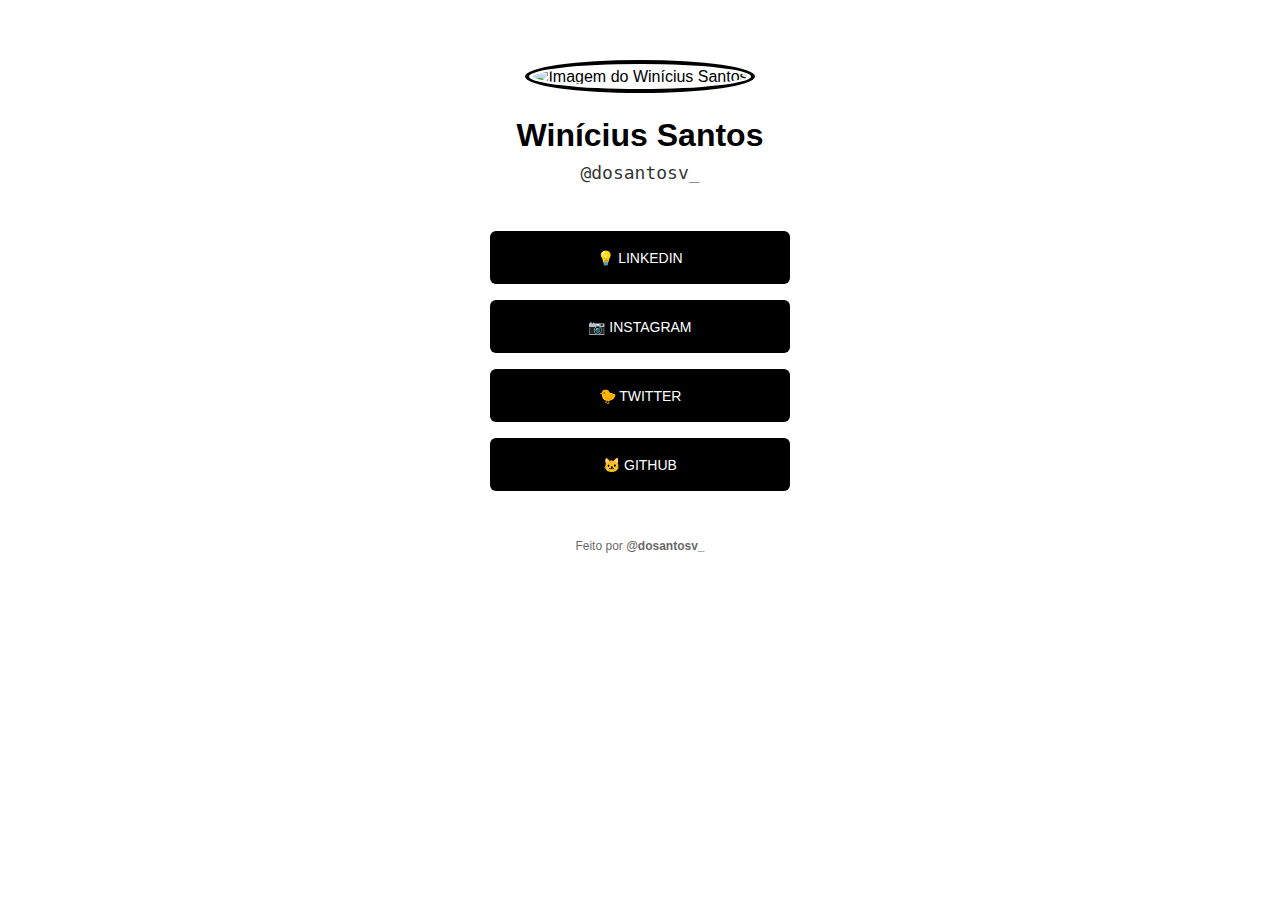
==== index.html @ 44ee81c2 "Create index.html" ====
<!DOCTYPE html>
<html lang="pt">
<head>
  <meta charset="UTF-8" />
  <meta name="viewport" content="width=device-width, initial-scale=1, maximum-scale=1, user-scalable=0">
  <title>Winícius Santos</title>
  <link rel="shortcut icon" href="favicon.ico" />
  <meta http-equiv="refresh" content="0; URL='/links'" />
</head>
<body>
</body>
</html>
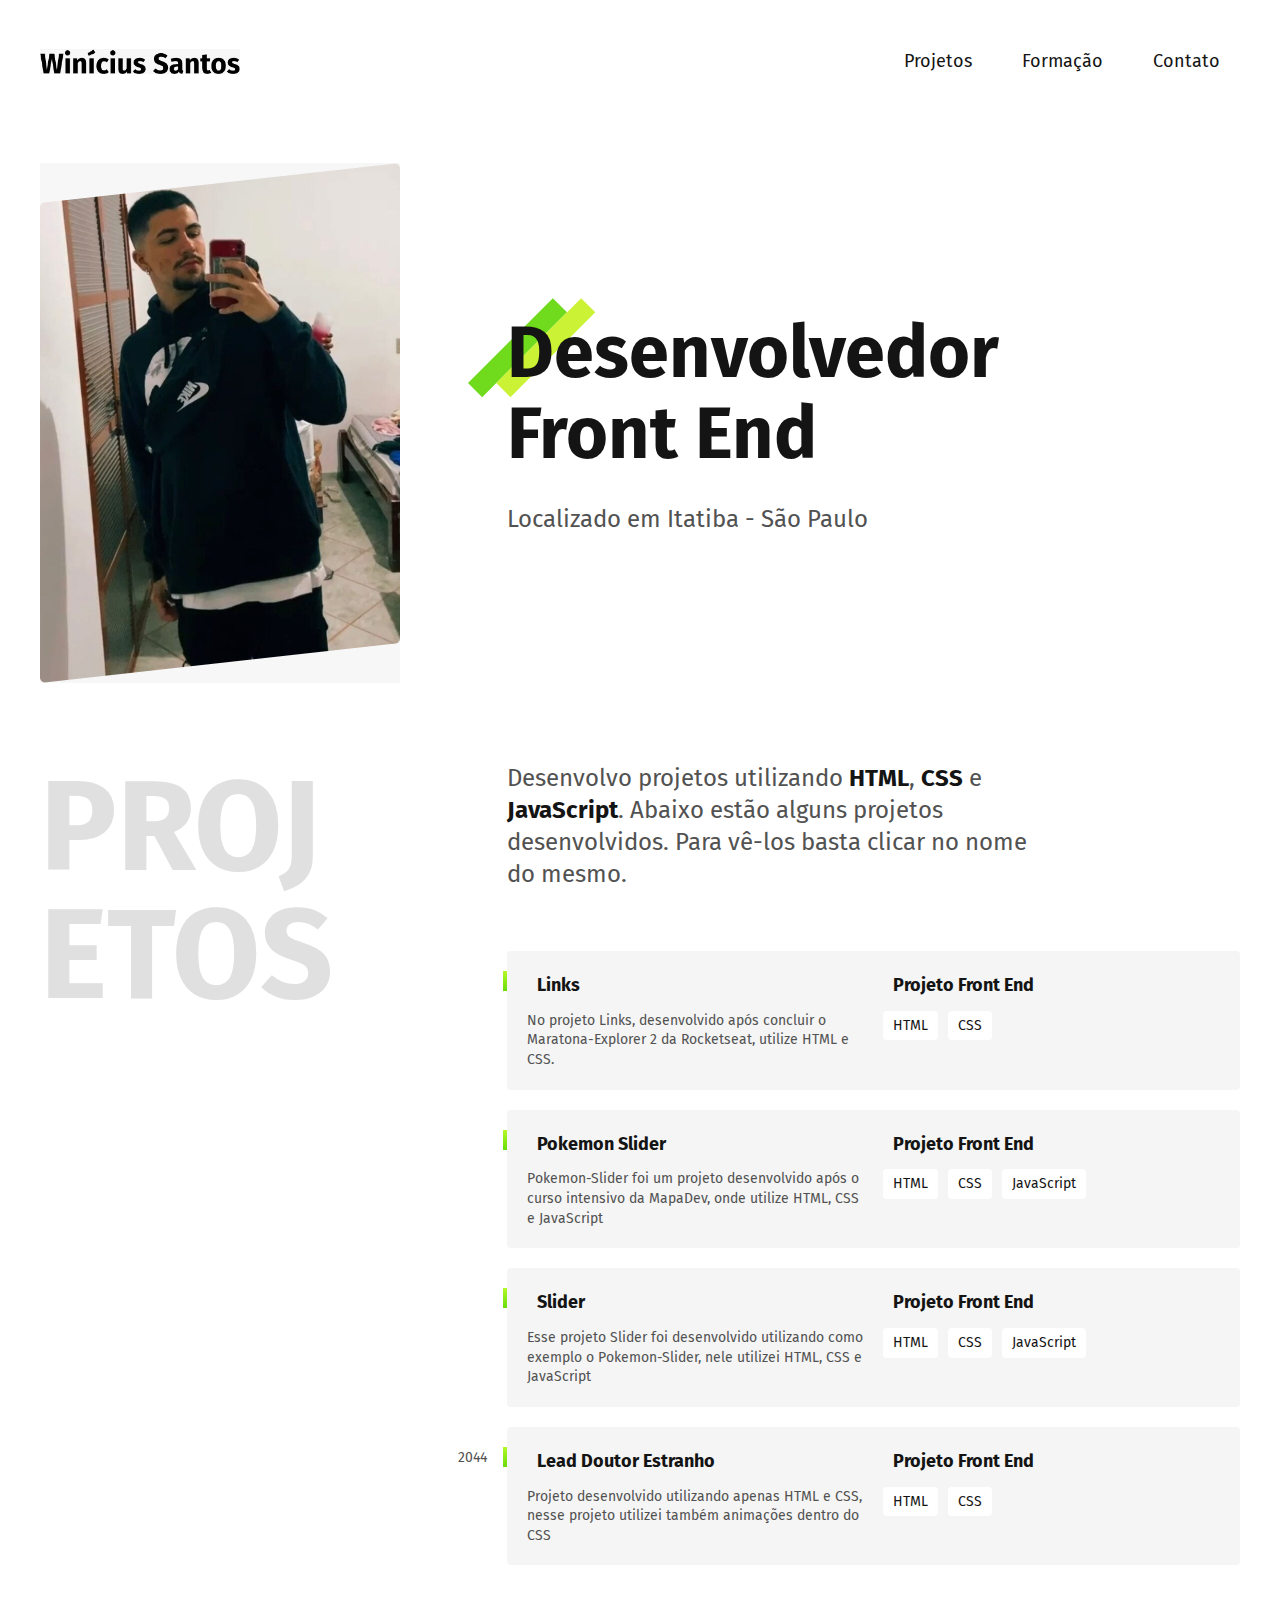
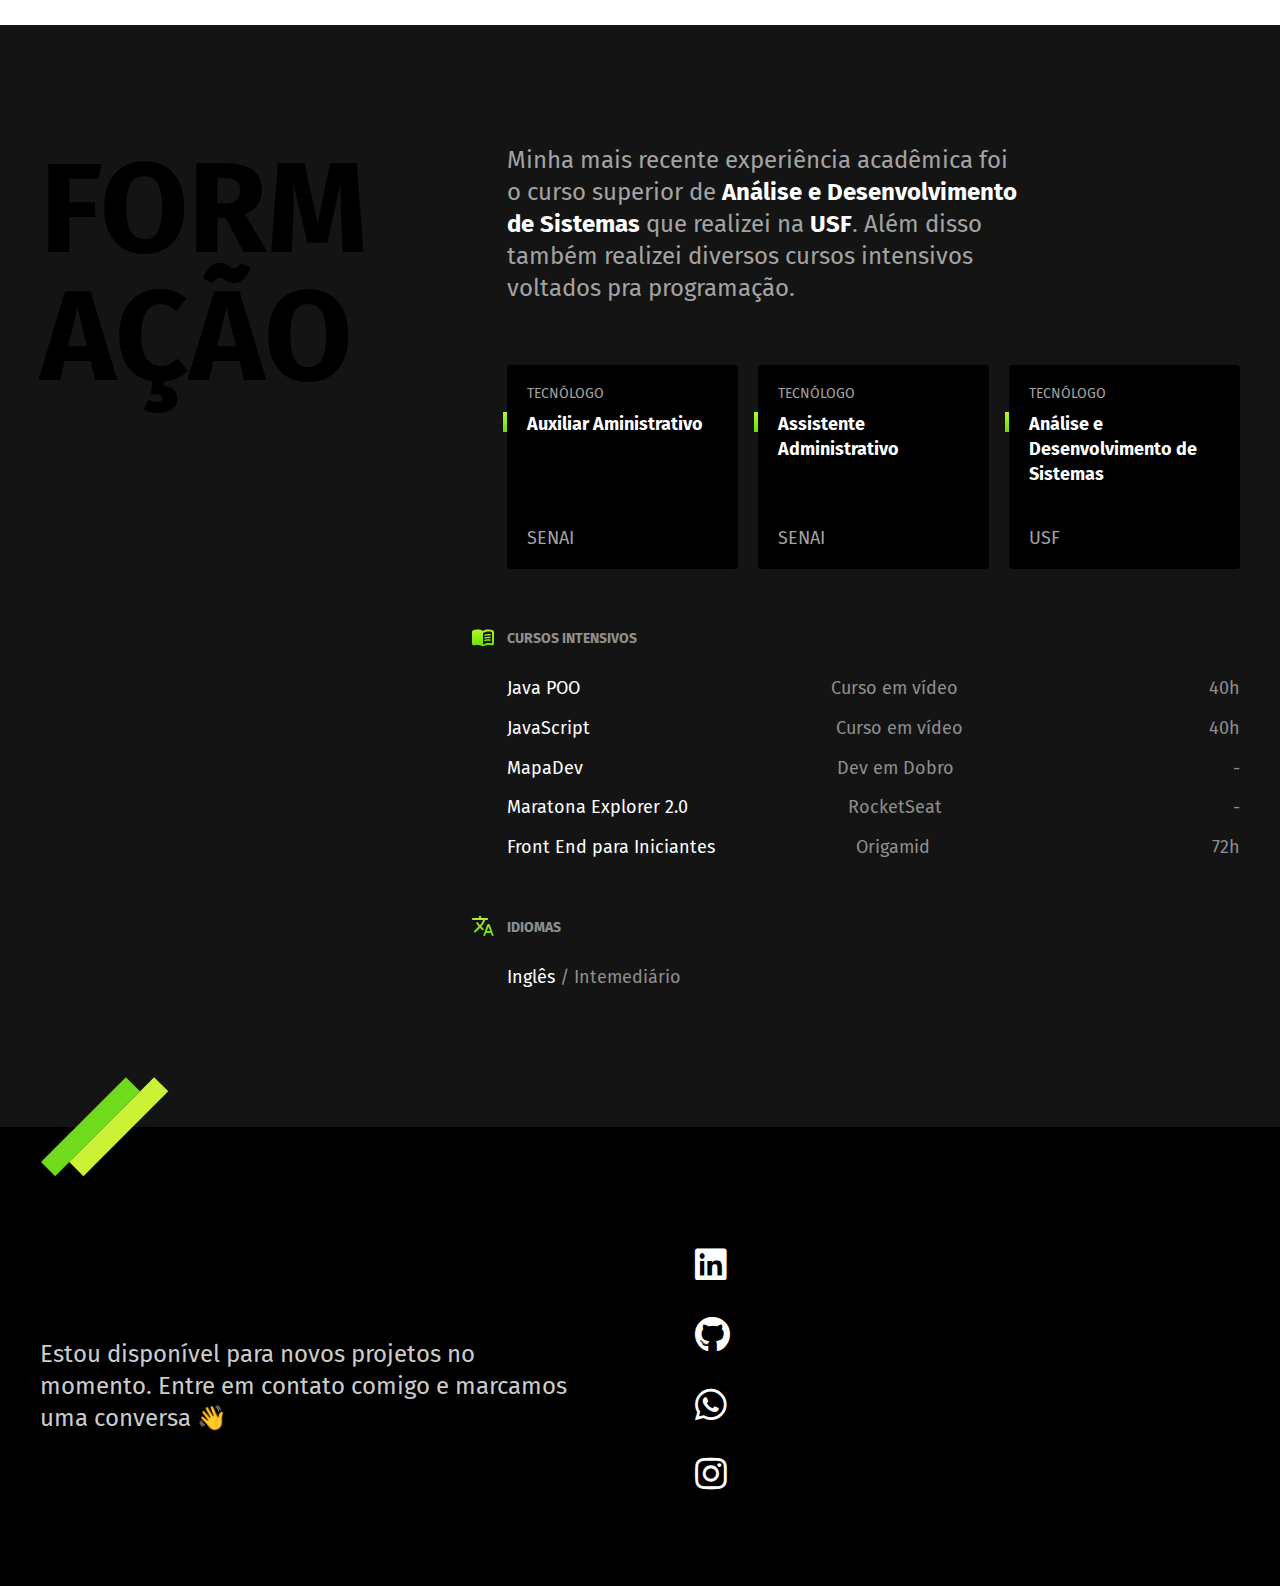
==== commit f122c534: "update" ====
--- a/index.html
+++ b/index.html
@@ -1,12 +1,172 @@
 <!DOCTYPE html>
-<html lang="pt">
+<html lang="pt-br">
+
 <head>
-  <meta charset="UTF-8" />
-  <meta name="viewport" content="width=device-width, initial-scale=1, maximum-scale=1, user-scalable=0">
-  <title>Winícius Santos</title>
-  <link rel="shortcut icon" href="favicon.ico" />
-  <meta http-equiv="refresh" content="0; URL='/links'" />
+  <meta charset="UTF-8">
+  <meta name="viewport" content="width=device-width, initial-scale=1.0">
+  <title>Winicius - Desenvolvedor</title>
+  <meta name="description" content="Desenvolvedor Front End e UX/UI Designer Localizado no Rio de Janeiro">
+  <link rel="stylesheet" href="./assets/css/style.css">
+  <link rel="stylesheet" href="/assets/css/fontawesome.min.css">
+  <link rel="shortcut icon" href="favicon.ico" type="image/x-icon">
+
+  <link rel="preconnect" href="https://fonts.googleapis.com">
+  <link rel="preconnect" href="https://fonts.gstatic.com" crossorigin>
+  <link href="https://fonts.googleapis.com/css2?family=Fira+Sans:wght@400;700&display=swap" rel="stylesheet">
+
 </head>
+
 <body>
+  <header class="header">
+    <img src="/assets/img/marca.svg" alt="Winícius Santos" width="200" height="42">
+    <nav>
+      <ul class="header-menu">
+        <li><a href="#experiencia">Projetos</a></li>
+        <li><a href="#formacao">Formação</a></li>
+        <li><a href="#contato">Contato</a></li>
+      </ul>
+    </nav>
+  </header>
+
+  <main class="introducao">
+    <img src="/assets/img/perfil.jpg" alt="Winicius Ferreira" width="360" height="520">
+    <div>
+      <h1>Desenvolvedor<br>Front End<br></h1>
+      <p>Localizado em Itatiba - São Paulo</p>
+    </div>
+  </main>
+
+  <section class="experiencia" id="experiencia" aria-label="Experiência">
+    <h2 class="subtitulo">Projetos</h2>
+    <div>
+      <p class="experiencia-texto">Desenvolvo projetos utilizando <strong>HTML</strong>,
+        <strong>CSS</strong> e <strong>JavaScript</strong>. Abaixo estão alguns projetos desenvolvidos. Para vê-los
+        basta clicar no nome do mesmo.
+        <div class="empresa">
+          <h3 class="empresa-titulo"> <a href="https://dosantosv.me/links/"> Links</a></h3>
+          <span class="empresa-titulo">Projeto Front End</span>
+          <p class="empresa-texto">No projeto Links, desenvolvido após concluir o Maratona-Explorer 2 da Rocketseat,
+            utilize HTML e CSS.</p>
+          <ul class="empresa-habilidades">
+            <li>HTML</li>
+            <li>CSS</li>
+          </ul>
+        </div>
+
+        <div class="empresa">
+          <h3 class="empresa-titulo"> <a href="/"></a> Pokemon Slider</h3>
+          <span class="empresa-titulo">Projeto Front End</span>
+          <p class="empresa-texto">Pokemon-Slider foi um projeto desenvolvido após o curso intensivo da MapaDev, onde
+            utilize HTML, CSS e JavaScript</p>
+          <ul class="empresa-habilidades">
+            <li>HTML</li>
+            <li>CSS</li>
+            <li>JavaScript</li>
+          </ul>
+        </div>
+
+        <div class="empresa">
+          <h3 class="empresa-titulo"> <a href="/"></a> Slider</h3>
+          <span class="empresa-titulo">Projeto Front End</span>
+          <p class="empresa-texto">Esse projeto Slider foi desenvolvido utilizando como exemplo o Pokemon-Slider, nele
+            utilizei HTML, CSS e JavaScript</p>
+          <ul class="empresa-habilidades">
+            <li>HTML</li>
+            <li>CSS</li>
+            <li>JavaScript</li>
+          </ul>
+        </div>
+
+        <div class="empresa">
+          <span class="empresa-ano">2044</span>
+          <h3 class="empresa-titulo">Lead Doutor Estranho</h3>
+          <span class="empresa-titulo">Projeto Front End</span>
+          <p class="empresa-texto">Projeto desenvolvido utilizando apenas HTML e CSS, nesse projeto utilizei também
+            animações dentro do CSS</p>
+          <ul class="empresa-habilidades">
+            <li>HTML</li>
+            <li>CSS</li>
+          </ul>
+        </div>
+
+    </div>
+  </section>
+
+  <section class="formacao" id="formacao" aria-label="Formação">
+    <div class="formacao-container">
+      <h2 class="subtitulo">Formação</h2>
+
+      <div>
+        <p class="formacao-texto">
+          Minha mais recente experiência acadêmica foi o curso superior de <strong>Análise e
+            Desenvolvimento de Sistemas</strong> que realizei na <strong>USF</strong>. Além disso também realizei
+          diversos cursos
+          intensivos voltados pra programação.
+        </p>
+
+        <ul class="faculdade-lista">
+          <li class="faculdade">
+            <span class="faculdade-tipo">Tecnólogo</span>
+            <h3 class="faculdade-curso">Auxiliar Aministrativo</h3>
+            <span class="faculdade-instituicao">SENAI</span>
+          </li>
+          <li class="faculdade">
+            <span class="faculdade-tipo">Tecnólogo</span>
+            <h3 class="faculdade-curso">Assistente Administrativo</h3>
+            <span class="faculdade-instituicao">SENAI</span>
+          </li>
+          <li class="faculdade">
+            <span class="faculdade-tipo">Tecnólogo</span>
+            <h3 class="faculdade-curso">Análise e Desenvolvimento de Sistemas</h3>
+            <span class="faculdade-instituicao">USF</span>
+          </li>
+        </ul>
+
+        <div class="formacao-extra">
+          <div class="cursos">
+            <h3>Cursos Intensivos</h3>
+            <ul>
+              <li> Java POO <span class="insituicao">Curso em vídeo</span><span>40h</span></li>
+              <li>JavaScript <span class="insituicao">Curso em vídeo</span><span>40h</span></li>
+              <li>MapaDev <span class="insituicao" style="margin-left: -25px;">Dev em Dobro</span><span>-</span></li>
+              <li>Maratona Explorer 2.0 <span style="margin-left: -130px;">RocketSeat</span><span>-</span></li>
+              <li>Front End para Iniciantes<span style="margin-left: -140px">Origamid</span><span>72h</span>
+              </li>
+            </ul>
+          </div>
+          <div class="idiomas">
+            <h3>Idiomas</h3>
+            <ul>
+              <li>Inglês <span>/ Intemediário</span></li>
+            </ul>
+          </div>
+        </div>
+      </div>
+    </div>
+  </section>
+
+  <footer class="footer" id="contato">
+    <div class="footer-container">
+      <p class="footer-texto">Estou disponível para novos projetos no momento. Entre em contato comigo e marcamos uma
+        conversa 👋</p>
+      <ul class="footer-contato">
+        <li>
+          <a href="https://www.linkedin.com/in/win%C3%ADcius-ferreira-dos-santos-a58952214/" target="_blank">
+            <i class="fab fa-linkedin"></i>
+        </li>
+        <li>
+          <a href="https://github.com/dosantosv" target="_blank"> <i class="fab fa-github"></i>
+        </li>
+        <li>
+          <a href="https://wa.me/5511957774703"> <i class="fab fa-whatsapp"></i></a>
+        </li>
+        <li>
+          <a href="https://www.instagram.com/dosantosv_/"></a><i class="fab fa-instagram"></i>
+        </li>
+      </ul>
+    </div>
+  </footer>
+
 </body>
-</html>
+
+</html>--- a/assets/css/style.css
+++ b/assets/css/style.css
@@ -0,0 +1,6 @@
+@import "./global.css";
+@import "./header.css";
+@import "./introducao.css";
+@import "./experiencia.css";
+@import "./formacao.css";
+@import "./footer.css";
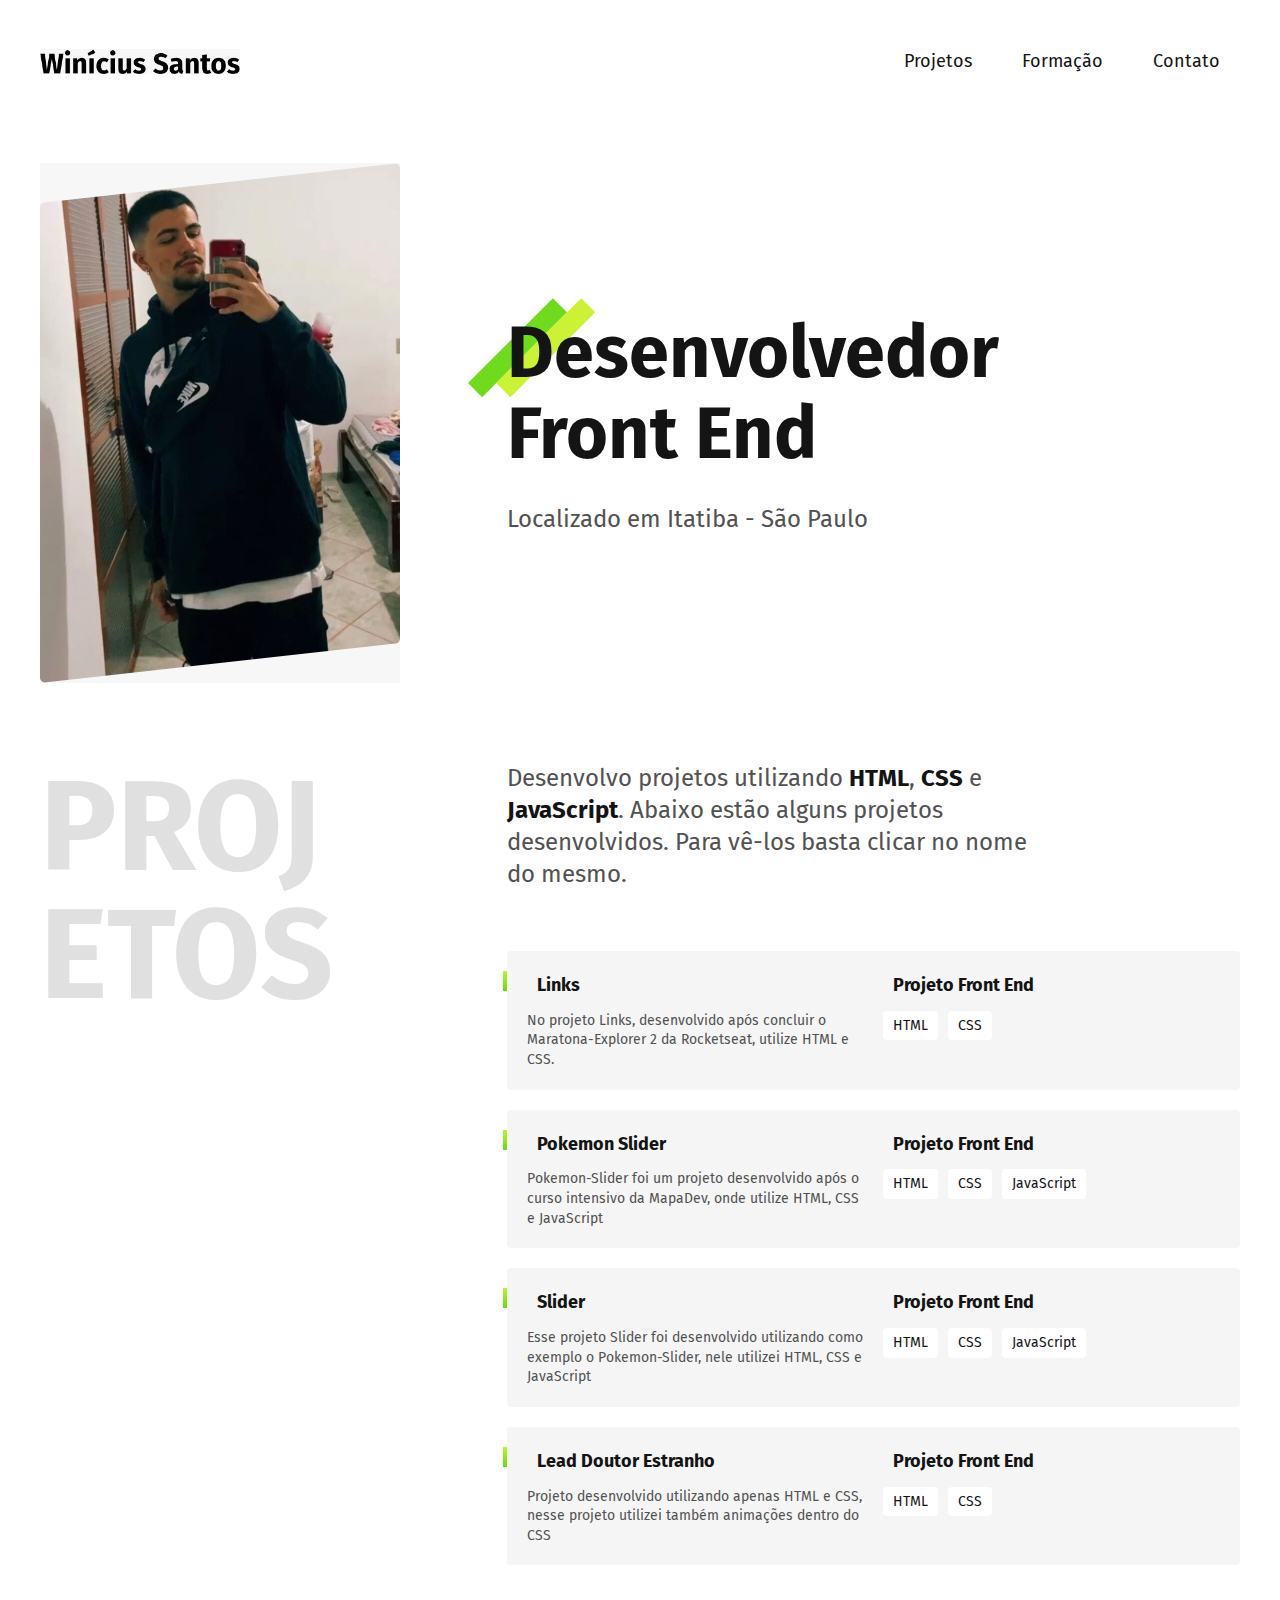
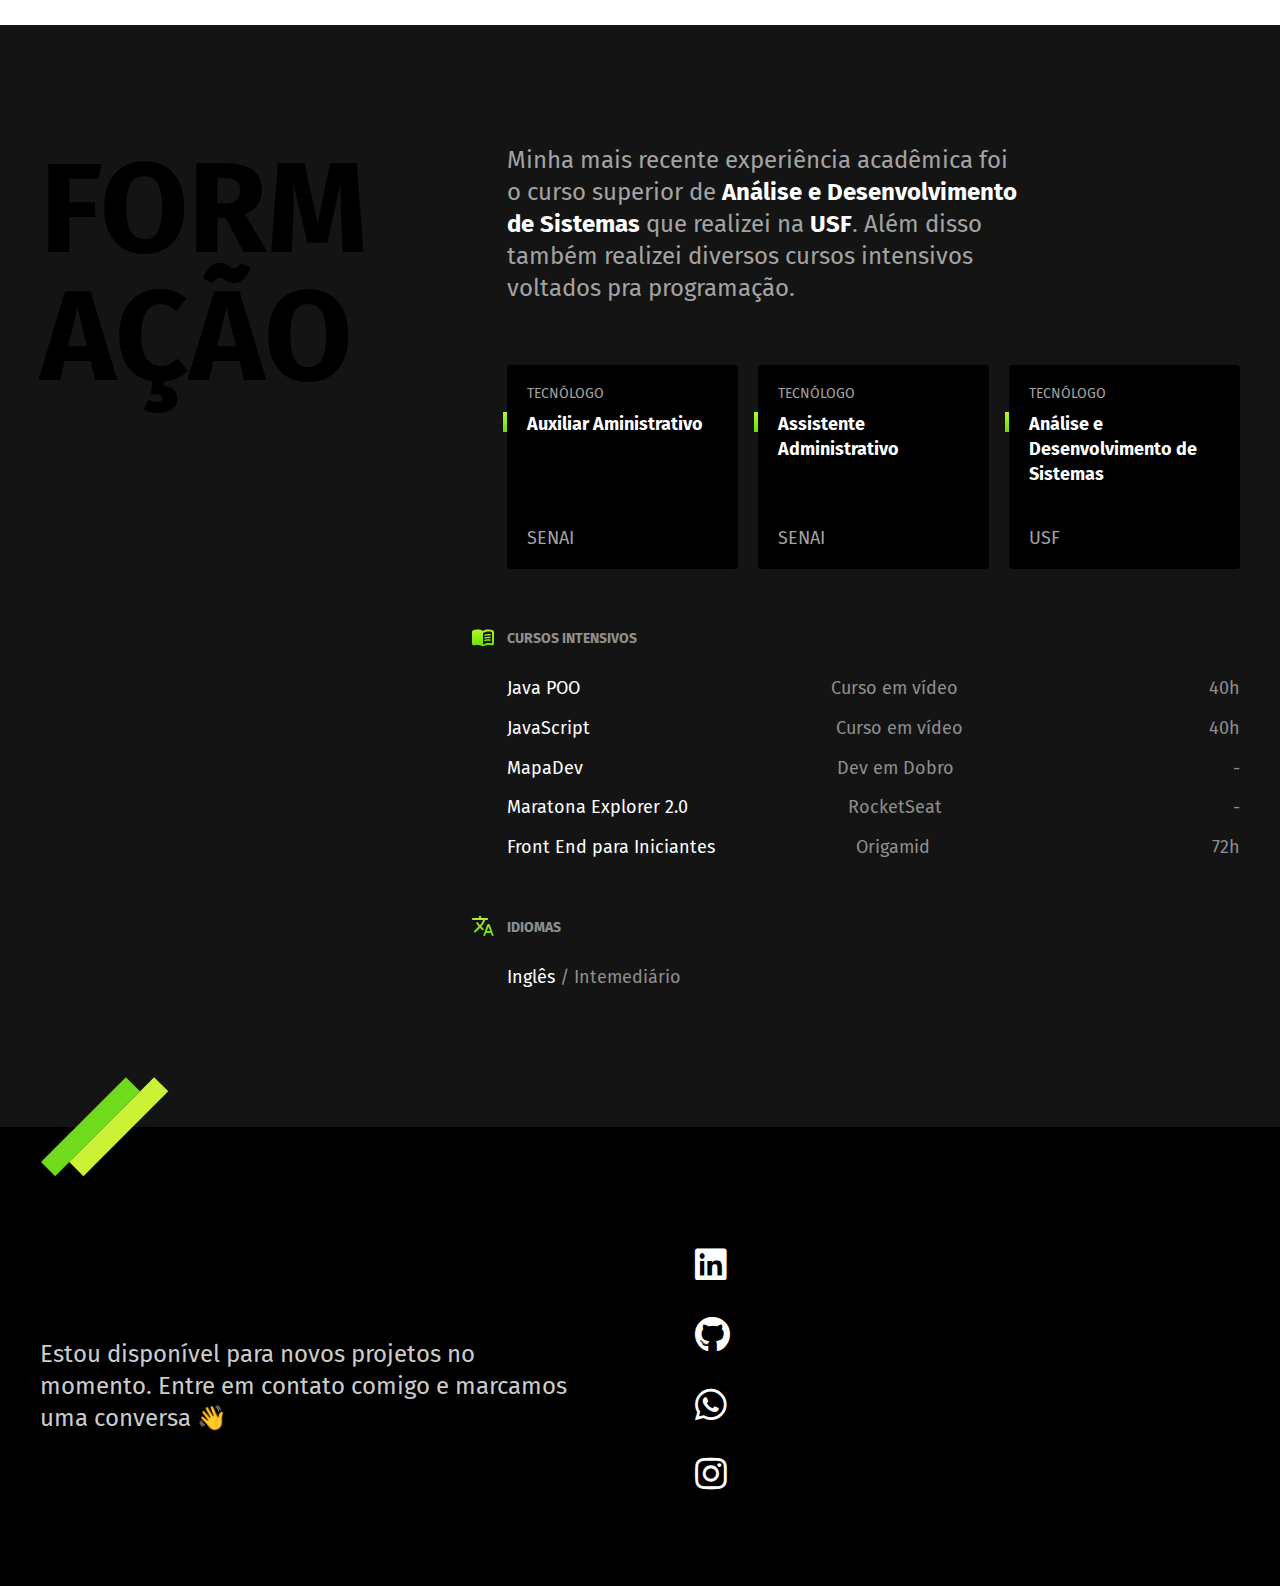
==== commit e6df59a0: "update" ====
--- a/index.html
+++ b/index.html
@@ -54,7 +54,7 @@
         </div>
 
         <div class="empresa">
-          <h3 class="empresa-titulo"> <a href="/"></a> Pokemon Slider</h3>
+          <h3 class="empresa-titulo"> <a href="http://dosantosv.me/projeto-slider-pokemon/">Pokemon Slider</a> </h3>
           <span class="empresa-titulo">Projeto Front End</span>
           <p class="empresa-texto">Pokemon-Slider foi um projeto desenvolvido após o curso intensivo da MapaDev, onde
             utilize HTML, CSS e JavaScript</p>
@@ -66,7 +66,7 @@
         </div>
 
         <div class="empresa">
-          <h3 class="empresa-titulo"> <a href="/"></a> Slider</h3>
+          <h3 class="empresa-titulo"> <a href="http://dosantosv.me/projeto-slider-sobrenos/">Slider </a> </h3>
           <span class="empresa-titulo">Projeto Front End</span>
           <p class="empresa-texto">Esse projeto Slider foi desenvolvido utilizando como exemplo o Pokemon-Slider, nele
             utilizei HTML, CSS e JavaScript</p>
@@ -78,8 +78,8 @@
         </div>
 
         <div class="empresa">
-          <span class="empresa-ano">2044</span>
-          <h3 class="empresa-titulo">Lead Doutor Estranho</h3>
+          <h3 class="empresa-titulo"> <a href="https://dosantosv.me/Lead-Doutor-Estranho/">Lead Doutor Estranho</a>
+          </h3>
           <span class="empresa-titulo">Projeto Front End</span>
           <p class="empresa-texto">Projeto desenvolvido utilizando apenas HTML e CSS, nesse projeto utilizei também
             animações dentro do CSS</p>
